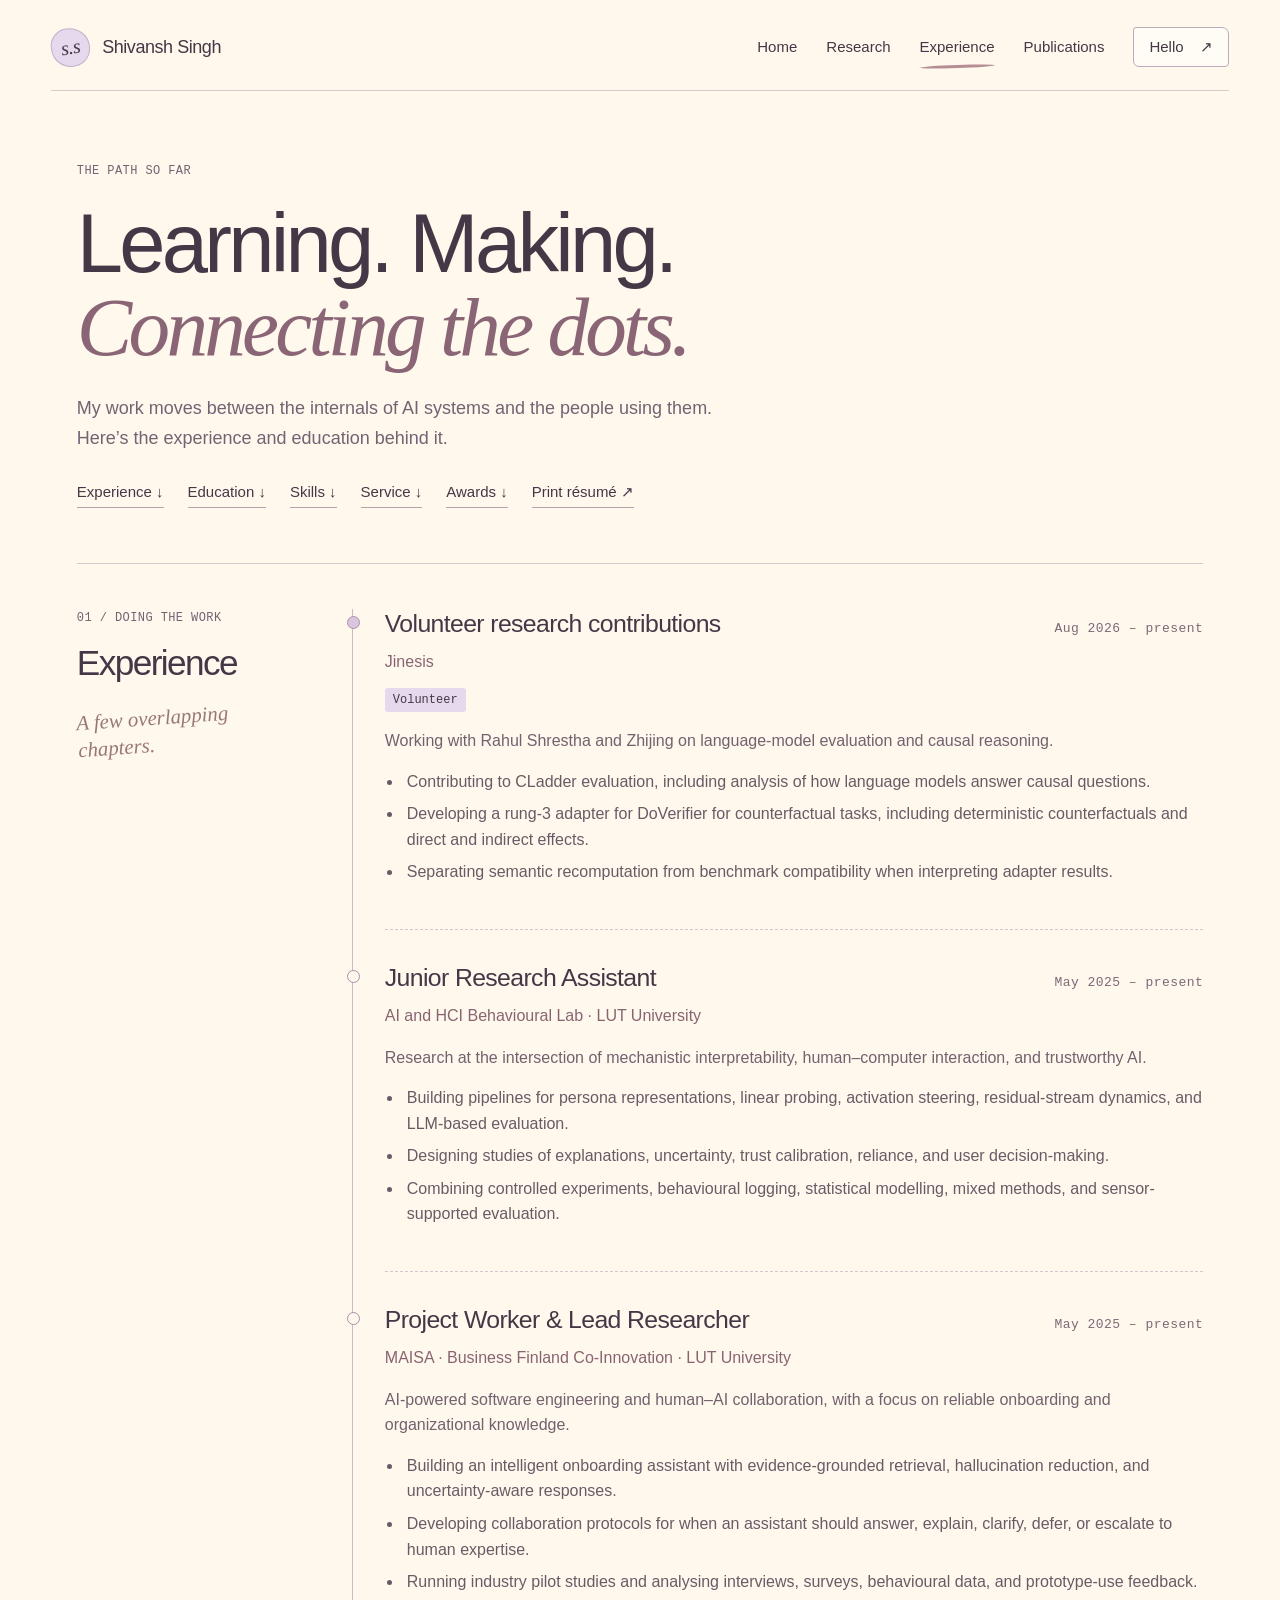
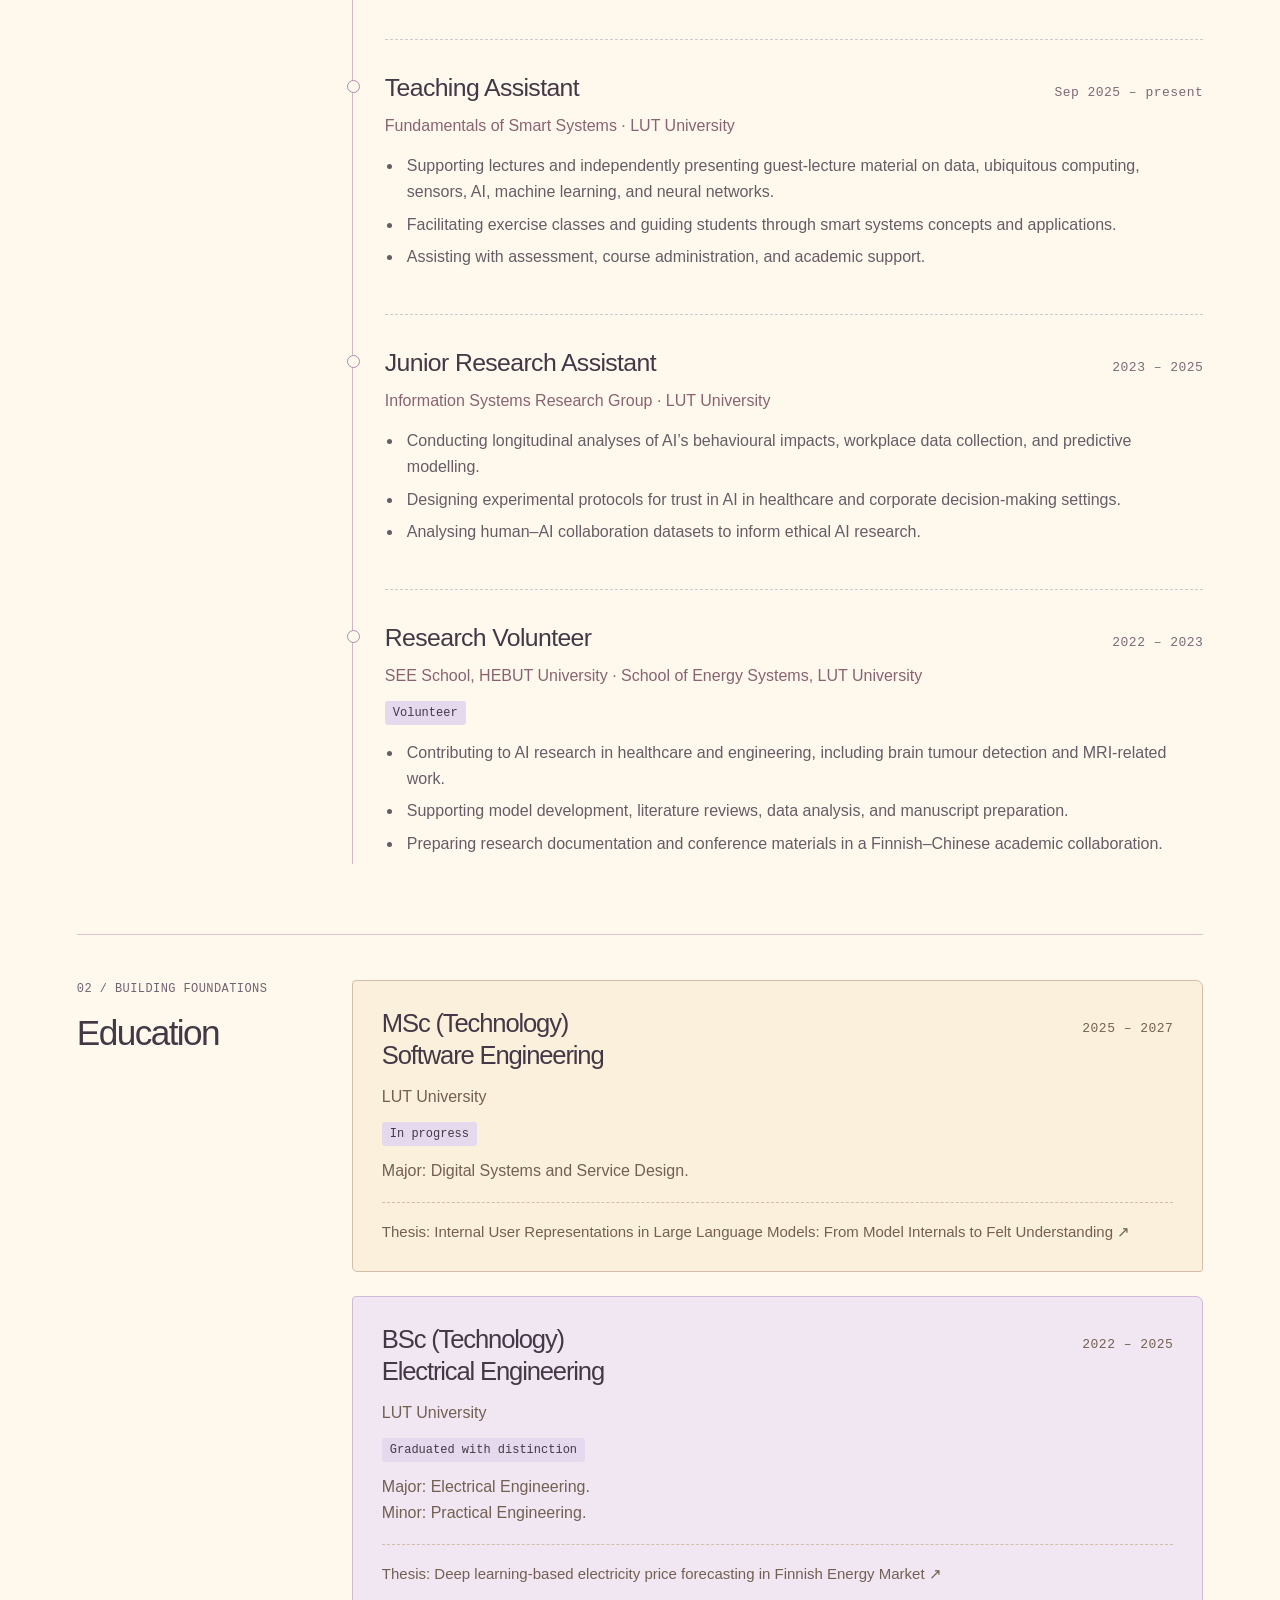
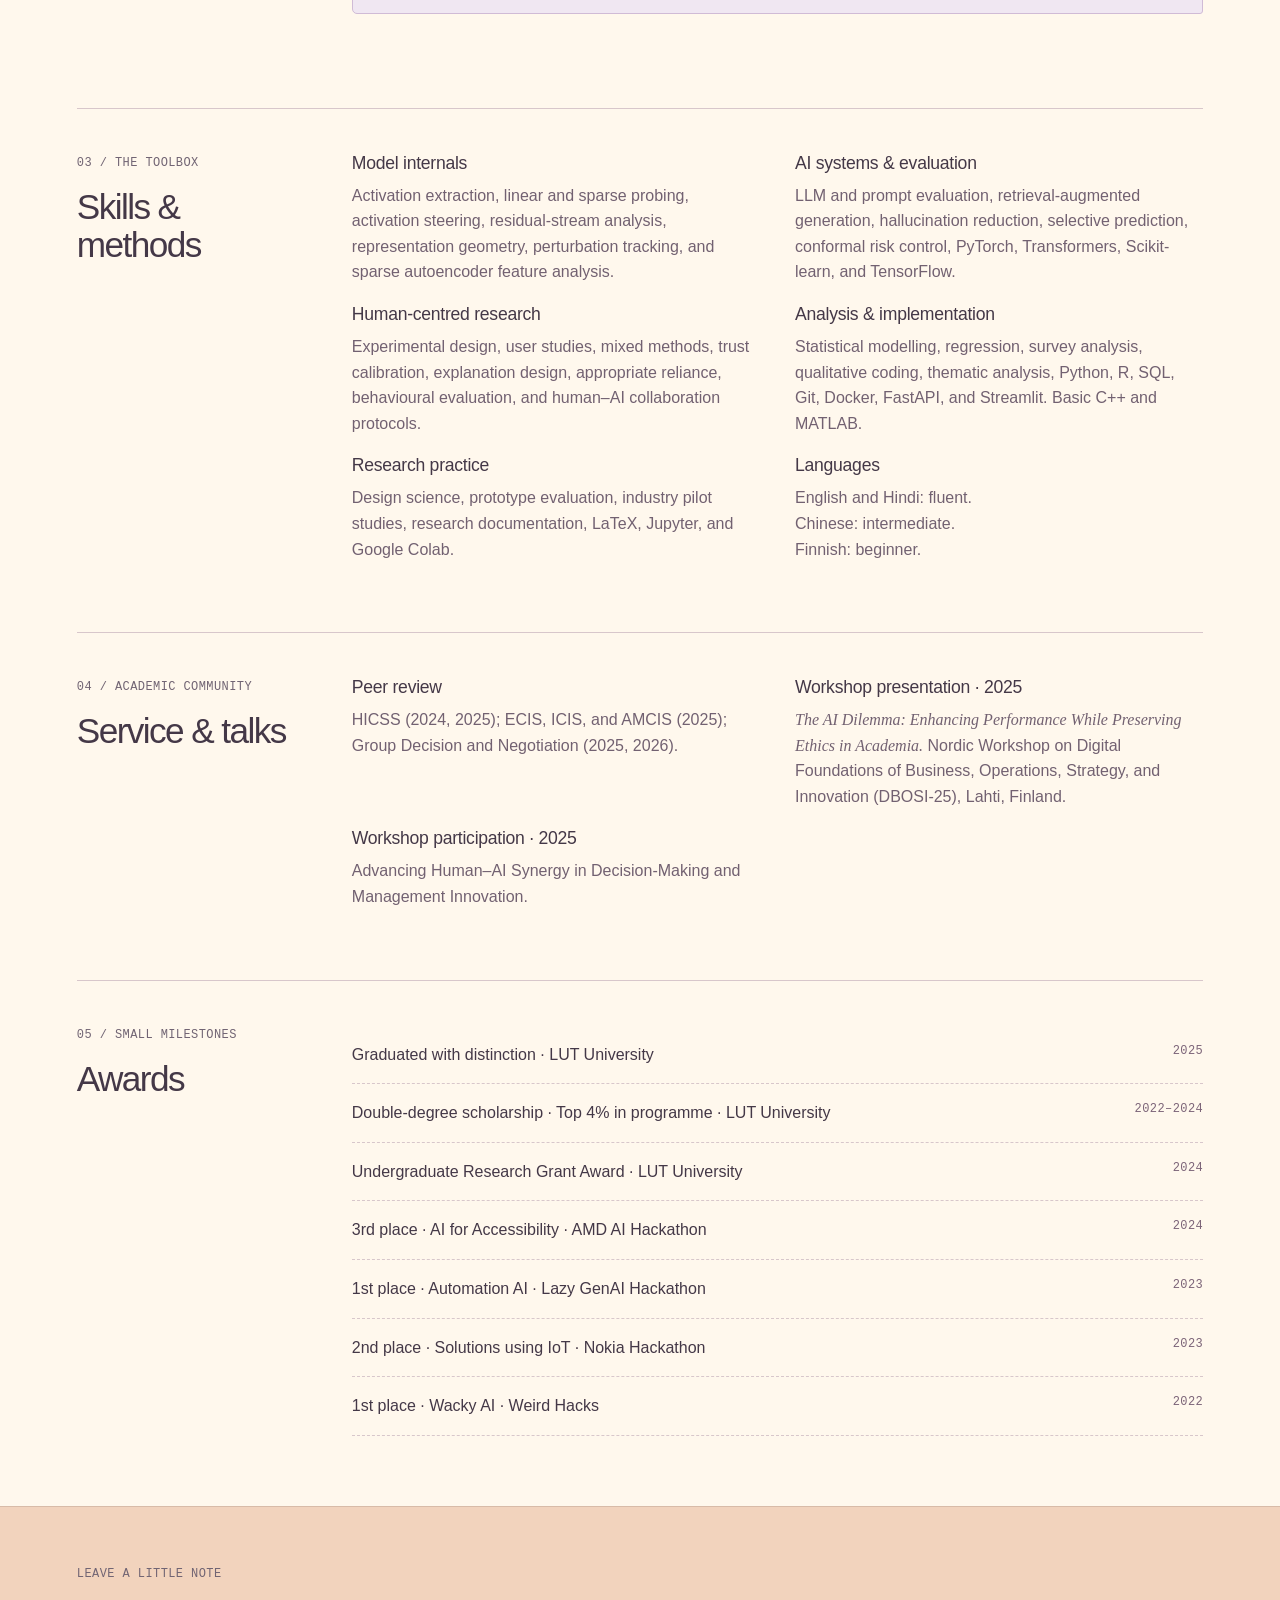
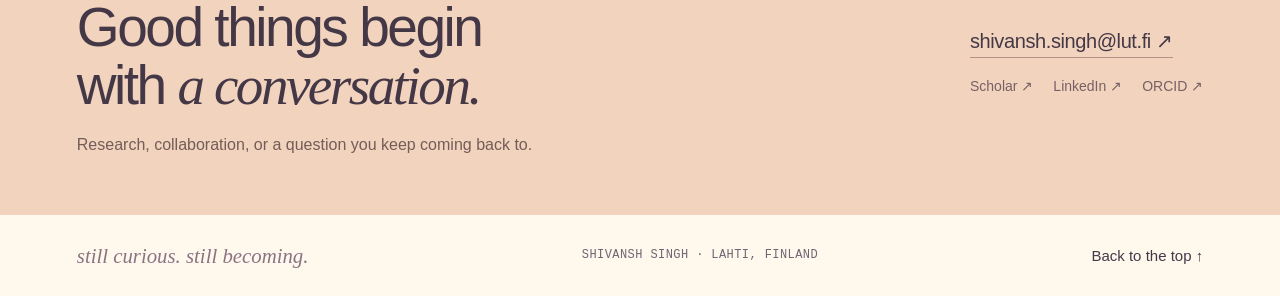
==== experience.html @ 2de2d179 "Add files via upload" ====
<!doctype html>
<html lang="en"><head><meta charset="UTF-8"><meta name="viewport" content="width=device-width, initial-scale=1"><meta name="theme-color" content="#fff8ed"><meta name="description" content="Shivansh Singh’s research, teaching, Jinesis volunteer work, education, skills, academic service, and awards."><meta property="og:title" content="Experience &amp; education · Shivansh Singh"><meta property="og:description" content="Shivansh Singh’s research, teaching, Jinesis volunteer work, education, skills, academic service, and awards."><meta property="og:type" content="website"><title>Experience &amp; education · Shivansh Singh</title><link rel="icon" href="./assets/favicon.svg" type="image/svg+xml"><link rel="preload" href="./assets/sans.woff" as="font" type="font/woff" crossorigin><link rel="preload" href="./assets/serif-italic.woff" as="font" type="font/woff" crossorigin><link rel="stylesheet" href="./style.css"><script src="./script.js" defer></script></head><body><a class="skip-link" href="#main">Skip to content</a><header class="header"><a class="wordmark" href="./index.html" aria-label="Shivansh Singh, home"><span class="monogram" aria-hidden="true">s.s</span><span>Shivansh Singh</span></a><nav aria-label="Main navigation"><a href="./index.html">Home</a><a href="./index.html#research">Research</a><a href="./experience.html" aria-current="page">Experience</a><a href="./publications.html">Publications</a><a class="nav-contact" href="#contact">Hello <span aria-hidden="true">↗</span></a></nav></header><main class="wrap" id="main"><section class="page-hero" id="top"><span class="eyebrow">THE PATH SO FAR</span><h1>Learning. Making.<br><em>Connecting the dots.</em></h1><p>My work moves between the internals of AI systems and the people using them. Here’s the experience and education behind it.</p><p class="print-contact">Shivansh Singh · shivansh.singh@lut.fi · Lahti, Finland</p><div class="page-subnav"><a href="#work">Experience ↓</a><a href="#education">Education ↓</a><a href="#skills">Skills ↓</a><a href="#service">Service ↓</a><a href="#awards">Awards ↓</a><button type="button" class="text-link" data-print>Print résumé ↗</button></div></section><section class="journey-layout" id="work" aria-labelledby="work-title"><aside class="journey-aside"><span class="eyebrow small-kicker">01 / DOING THE WORK</span><h2 id="work-title">Experience</h2><span class="hand">A few overlapping<br>chapters.</span></aside><div class="experience-list"><article class="experience-item" id="jinesis"><div class="role-top"><h3>Volunteer research contributions</h3><span class="mono">Aug 2026 – present</span></div><div class="organization">Jinesis</div><span class="role-tag">Volunteer</span><p>Working with Rahul Shrestha and Zhijing on language-model evaluation and causal reasoning.</p><ul><li>Contributing to CLadder evaluation, including analysis of how language models answer causal questions.</li><li>Developing a rung-3 adapter for DoVerifier for counterfactual tasks, including deterministic counterfactuals and direct and indirect effects.</li><li>Separating semantic recomputation from benchmark compatibility when interpreting adapter results.</li></ul></article><article class="experience-item" id="ai-hci"><div class="role-top"><h3>Junior Research Assistant</h3><span class="mono">May 2025 – present</span></div><div class="organization">AI and HCI Behavioural Lab · LUT University</div><p>Research at the intersection of mechanistic interpretability, human–computer interaction, and trustworthy AI.</p><ul><li>Building pipelines for persona representations, linear probing, activation steering, residual-stream dynamics, and LLM-based evaluation.</li><li>Designing studies of explanations, uncertainty, trust calibration, reliance, and user decision-making.</li><li>Combining controlled experiments, behavioural logging, statistical modelling, mixed methods, and sensor-supported evaluation.</li></ul></article><article class="experience-item" id="maisa"><div class="role-top"><h3>Project Worker &amp; Lead Researcher</h3><span class="mono">May 2025 – present</span></div><div class="organization">MAISA · Business Finland Co-Innovation · LUT University</div><p>AI-powered software engineering and human–AI collaboration, with a focus on reliable onboarding and organizational knowledge.</p><ul><li>Building an intelligent onboarding assistant with evidence-grounded retrieval, hallucination reduction, and uncertainty-aware responses.</li><li>Developing collaboration protocols for when an assistant should answer, explain, clarify, defer, or escalate to human expertise.</li><li>Running industry pilot studies and analysing interviews, surveys, behavioural data, and prototype-use feedback.</li></ul></article><article class="experience-item" id="teaching"><div class="role-top"><h3>Teaching Assistant</h3><span class="mono">Sep 2025 – present</span></div><div class="organization">Fundamentals of Smart Systems · LUT University</div><ul><li>Supporting lectures and independently presenting guest-lecture material on data, ubiquitous computing, sensors, AI, machine learning, and neural networks.</li><li>Facilitating exercise classes and guiding students through smart systems concepts and applications.</li><li>Assisting with assessment, course administration, and academic support.</li></ul></article><article class="experience-item" id="information-systems"><div class="role-top"><h3>Junior Research Assistant</h3><span class="mono">2023 – 2025</span></div><div class="organization">Information Systems Research Group · LUT University</div><ul><li>Conducting longitudinal analyses of AI’s behavioural impacts, workplace data collection, and predictive modelling.</li><li>Designing experimental protocols for trust in AI in healthcare and corporate decision-making settings.</li><li>Analysing human–AI collaboration datasets to inform ethical AI research.</li></ul></article><article class="experience-item" id="research-volunteer"><div class="role-top"><h3>Research Volunteer</h3><span class="mono">2022 – 2023</span></div><div class="organization">SEE School, HEBUT University · School of Energy Systems, LUT University</div><span class="role-tag">Volunteer</span><ul><li>Contributing to AI research in healthcare and engineering, including brain tumour detection and MRI-related work.</li><li>Supporting model development, literature reviews, data analysis, and manuscript preparation.</li><li>Preparing research documentation and conference materials in a Finnish–Chinese academic collaboration.</li></ul></article></div></section>
<section class="journey-layout" id="education" aria-labelledby="education-title"><aside class="journey-aside"><span class="eyebrow small-kicker">02 / BUILDING FOUNDATIONS</span><h2 id="education-title">Education</h2></aside><div><article class="education-card"><div class="role-top"><h3>MSc (Technology)<br>Software Engineering</h3><span class="mono">2025 – 2027</span></div><p>LUT University</p><span class="role-tag">In progress</span><p>Major: Digital Systems and Service Design.</p><p class="course-list">Thesis: <a href="./publications.html#understood">Internal User Representations in Large Language Models: From Model Internals to Felt Understanding ↗</a></p></article><article class="education-card"><div class="role-top"><h3>BSc (Technology)<br>Electrical Engineering</h3><span class="mono">2022 – 2025</span></div><p>LUT University</p><span class="role-tag">Graduated with distinction</span><p>Major: Electrical Engineering.<br>Minor: Practical Engineering.</p><p class="course-list">Thesis: <a href="./publications.html#electricity">Deep learning-based electricity price forecasting in Finnish Energy Market ↗</a></p></article></div></section>
<section class="journey-layout" id="skills" aria-labelledby="skills-title"><aside class="journey-aside"><span class="eyebrow small-kicker">03 / THE TOOLBOX</span><h2 id="skills-title">Skills & methods</h2></aside><div class="skills-grid"><div><h3>Model internals</h3><p>Activation extraction, linear and sparse probing, activation steering, residual-stream analysis, representation geometry, perturbation tracking, and sparse autoencoder feature analysis.</p></div><div><h3>AI systems & evaluation</h3><p>LLM and prompt evaluation, retrieval-augmented generation, hallucination reduction, selective prediction, conformal risk control, PyTorch, Transformers, Scikit-learn, and TensorFlow.</p></div><div><h3>Human-centred research</h3><p>Experimental design, user studies, mixed methods, trust calibration, explanation design, appropriate reliance, behavioural evaluation, and human–AI collaboration protocols.</p></div><div><h3>Analysis & implementation</h3><p>Statistical modelling, regression, survey analysis, qualitative coding, thematic analysis, Python, R, SQL, Git, Docker, FastAPI, and Streamlit. Basic C++ and MATLAB.</p></div><div><h3>Research practice</h3><p>Design science, prototype evaluation, industry pilot studies, research documentation, LaTeX, Jupyter, and Google Colab.</p></div><div><h3>Languages</h3><p>English and Hindi: fluent.<br>Chinese: intermediate.<br>Finnish: beginner.</p></div></div></section>
<section class="journey-layout" id="service" aria-labelledby="service-title"><aside class="journey-aside"><span class="eyebrow small-kicker">04 / ACADEMIC COMMUNITY</span><h2 id="service-title">Service & talks</h2></aside><div class="skills-grid"><div><h3>Peer review</h3><p>HICSS (2024, 2025); ECIS, ICIS, and AMCIS (2025); Group Decision and Negotiation (2025, 2026).</p></div><div><h3>Workshop presentation · 2025</h3><p><em>The AI Dilemma: Enhancing Performance While Preserving Ethics in Academia.</em> Nordic Workshop on Digital Foundations of Business, Operations, Strategy, and Innovation (DBOSI-25), Lahti, Finland.</p></div><div><h3>Workshop participation · 2025</h3><p>Advancing Human–AI Synergy in Decision-Making and Management Innovation.</p></div></div></section>
<section class="journey-layout" id="awards" aria-labelledby="awards-title"><aside class="journey-aside"><span class="eyebrow small-kicker">05 / SMALL MILESTONES</span><h2 id="awards-title">Awards</h2></aside><ul class="award-list"><li><span>Graduated with distinction · LUT University</span><span class="mono">2025</span></li><li><span>Double-degree scholarship · Top 4% in programme · LUT University</span><span class="mono">2022–2024</span></li><li><span>Undergraduate Research Grant Award · LUT University</span><span class="mono">2024</span></li><li><span>3rd place · AI for Accessibility · AMD AI Hackathon</span><span class="mono">2024</span></li><li><span>1st place · Automation AI · Lazy GenAI Hackathon</span><span class="mono">2023</span></li><li><span>2nd place · Solutions using IoT · Nokia Hackathon</span><span class="mono">2023</span></li><li><span>1st place · Wacky AI · Weird Hacks</span><span class="mono">2022</span></li></ul></section></main><section class="contact" id="contact" aria-labelledby="contact-title"><div class="wrap contact-layout"><div><span class="eyebrow small-kicker">LEAVE A LITTLE NOTE</span><h2 id="contact-title">Good things begin<br>with <em>a conversation.</em></h2><p>Research, collaboration, or a question you keep coming back to.</p></div><div class="contact-links"><a class="email" href="mailto:shivansh.singh@lut.fi">shivansh.singh@lut.fi ↗</a><div class="socials"><a href="https://scholar.google.com/citations?user=xhvuuJwAAAAJ" target="_blank" rel="noopener noreferrer">Scholar ↗</a><a href="https://www.linkedin.com/in/shivanshsingh17/" target="_blank" rel="noopener noreferrer">LinkedIn ↗</a><a href="https://orcid.org/0009-0004-0661-0608" target="_blank" rel="noopener noreferrer">ORCID ↗</a></div></div></div></section><footer class="wrap footer"><span class="hand">still curious. still becoming.</span><span class="mono">SHIVANSH SINGH · LAHTI, FINLAND</span><a href="#top">Back to the top ↑</a></footer></body></html>
---- style.css ----
@font-face{font-family:Human;src:url('./assets/sans.woff') format('woff');font-display:swap;font-weight:400 700}
@font-face{font-family:Thought;src:url('./assets/serif-italic.woff') format('woff');font-display:swap;font-style:italic}
@font-face{font-family:Signal;src:url('./assets/mono.woff') format('woff');font-display:swap}
:root{--paper:#fff8ed;--paper-deep:#f5ecdf;--ink:#443847;--muted:#716473;--line:#d8c7cb;--lavender:#e5daed;--lavender-deep:#735477;--peach:#f2d3bd;--pink:#f5dfdd;--butter:#f4e4ad;--sage:#dce3ce;--white:#fffcf5;--serif:Thought,Georgia,serif;--sans:Human,Arial,sans-serif;--mono:Signal,'Courier New',monospace;color-scheme:light}
*{box-sizing:border-box}html{scroll-behavior:smooth;scroll-padding-top:25px}body{margin:0;font:1rem/1.6 var(--sans);color:var(--ink);background:var(--paper);-webkit-font-smoothing:antialiased}a{color:inherit;text-decoration:none}button,input,select{font:inherit}button{color:inherit;cursor:pointer;background:none;border:0}button,a{touch-action:manipulation;-webkit-tap-highlight-color:transparent}a,button{transition:color .2s,background .2s,border-color .2s,transform .2s}a:hover{color:var(--lavender-deep)}a:focus-visible,button:focus-visible,input:focus-visible,summary:focus-visible{outline:2px solid var(--lavender-deep);outline-offset:5px}h1,h2,h3,h4,p{margin:0}h1,h2,h3,h4{font-weight:400}h1,h2,h3{letter-spacing:-.045em;line-height:1.08}em,.hand{font-family:var(--serif);font-style:italic;font-weight:400}::selection{background:var(--butter);color:var(--ink)}[hidden]{display:none!important}.mono,.eyebrow{font-family:var(--mono);font-size:.75rem;letter-spacing:.035em;line-height:1.6}.eyebrow{color:var(--muted)}.wrap{width:min(1260px,88%);margin-inline:auto}.section{padding-block:85px}.section-head{display:flex;justify-content:space-between;align-items:baseline;gap:30px;margin-bottom:35px}.section-head h2{font-size:clamp(2.5rem,4.5vw,4.2rem)}.section-head>p{max-width:355px;font-size:1rem;color:var(--muted)}.small-kicker{display:block;margin-bottom:15px;color:var(--muted)}.skip-link{position:fixed;top:-100px;left:20px;z-index:100;padding:10px 20px;background:var(--ink);color:var(--paper)}.skip-link:focus{top:12px}.header{width:min(1400px,92%);margin:auto;padding:27px 0 23px;border-bottom:1px solid var(--line);display:flex;justify-content:space-between;align-items:center;gap:25px}.wordmark{display:flex;align-items:center;gap:12px;font-size:1.125rem;letter-spacing:-.025em}.monogram{display:grid;place-items:center;width:39px;height:39px;background:var(--lavender);border:1px solid #c2b1c9;border-radius:46% 54% 48% 52%;font:italic 1.25rem var(--serif);transform:rotate(-9deg)}nav{display:flex;align-items:center;gap:29px;font-size:.9375rem}nav>a{position:relative;padding:4px 0}nav>a[aria-current=page]:after{content:'';position:absolute;left:0;right:0;bottom:-5px;height:3px;background:#b58d92;border-radius:50%;transform:rotate(-2deg)}.nav-contact{padding:7px 15px;border:1px solid #bdabbc;border-radius:3px 7px 4px 6px;background:var(--white)}.nav-contact span{margin-left:12px}.hero{padding:52px 0 65px;position:relative}.hero-top{display:flex;justify-content:space-between;color:var(--muted);gap:20px;margin-bottom:40px}.hero-layout{display:grid;grid-template-columns:45% 55%;align-items:center;gap:0}.hero-copy{position:relative;z-index:1;padding-bottom:25px}.hero h1{font-size:clamp(4.5rem,7.1vw,7.2rem);line-height:.98;letter-spacing:-.065em;margin:21px 0 28px}.hero h1 em{color:#8a646f;letter-spacing:-.06em;line-height:1.08}.hero-intro{max-width:430px;font-size:1.125rem;line-height:1.65}.hero-intro strong{font-weight:400;color:#895b68}.hero-links{display:flex;align-items:center;gap:25px;flex-wrap:wrap;margin-top:28px}.button{display:inline-flex;align-items:center;gap:23px;padding:12px 19px;border:1px solid var(--lavender-deep);background:var(--lavender-deep);color:var(--white);font-size:.9375rem;border-radius:4px 7px 5px 3px;line-height:1.4}.button:hover{background:#5c4161;color:white;transform:translateY(-2px)}.button.secondary{background:transparent;color:var(--ink);border-color:#b9a6b7}.button.secondary:hover{background:var(--lavender)}.text-link{font-size:.9375rem;border-bottom:1px solid #b7a1ad;padding:4px 0;display:inline-flex;align-items:center;gap:18px}.hero-art{margin:0;position:relative;min-width:0;padding:15px 0 28px 25px}.art-frame{position:relative;transform:rotate(1.4deg);background:var(--peach);padding:10px;border:1px solid #c5aaa7;border-radius:3px 10px 4px 5px;box-shadow:5px 7px 0 #e6d8cd}.art-frame:before{content:'';position:absolute;top:-14px;left:39%;height:31px;width:112px;background:#eddfbcb8;transform:rotate(-5deg);z-index:2}.art-frame img{display:block;width:100%;height:440px;object-fit:cover;object-position:center;border:1px solid #d3b6b0}.art-caption{display:flex;justify-content:space-between;gap:20px;align-items:center;padding:14px 0 0 7px;transform:rotate(1.4deg)}.art-caption .hand{font-size:1.4rem;color:#836879}.art-caption .mono{font-size:.75rem;color:var(--muted)}.hero-footnote{border-top:1px dashed #cbb8bd;display:flex;justify-content:space-between;gap:30px;padding-top:23px;margin-top:45px;color:var(--muted)}.hero-footnote>p:first-child{font-size:.9375rem}.hero-footnote>p:last-child{font-family:var(--serif);font-style:italic;font-size:1.25rem}.research-section{background:var(--lavender);border-block:1px solid #d1bedb;position:relative}.research-section .section-head{align-items:end}.research-section .section-head h2 em{color:#8b687f}.research-section .section-head>p{color:#65556b}.explorer{display:grid;grid-template-columns:35% 65%;border:1px solid #b6a0bb;background:var(--white);box-shadow:5px 6px 0 #c8b6d2;border-radius:4px 7px 6px 4px;overflow:hidden}.question-nav{padding:26px 22px;background:#eee4f2;border-right:1px solid #c8b7cd}.question-nav>.mono{color:var(--muted);margin-bottom:20px}.question-button{display:flex;align-items:flex-start;gap:14px;text-align:left;width:100%;padding:19px 13px;border:1px solid transparent;border-bottom-color:#d5c5d9;font-size:1rem;line-height:1.4}.question-button .q-number{font-family:var(--mono);font-size:.875rem;margin-top:1px;min-width:25px;color:#8a6c93}.question-button[aria-pressed=true]{border:1px solid #ad8fb7;background:var(--white);box-shadow:3px 3px 0 #d5c4dd;border-radius:3px 6px 3px 5px}.question-button:hover{background:#fcf5fc}.question-button small{display:block;color:#766080;font-size:.8125rem;line-height:1.5;margin-top:6px}.explorer-note{font:italic 1.25rem/1.3 var(--serif);padding:30px 13px 6px;color:#8e708a;transform:rotate(-3deg)}.research-panel{padding:32px 36px}.panel-top{display:flex;justify-content:space-between;align-items:center;gap:20px;margin-bottom:20px}.panel-top .mono{font-size:.75rem;color:var(--muted)}.status{display:inline-block;padding:4px 9px;border-radius:3px;background:var(--butter);font: .75rem/1.5 var(--mono);color:#62573c}.status.published{background:var(--sage);color:#4f6345}.status.review{background:var(--pink);color:#815e65}.research-panel h3{font-size:clamp(1.75rem,2.5vw,2.5rem);line-height:1.12;max-width:560px}.panel-summary{font-size:1.0625rem;color:#67596c;line-height:1.65;margin-top:18px}.evidence{margin-top:26px;background:#f7f1e7;border:1px solid #dfcfba;padding:22px}.evidence-label{color:#76654f;font-size:.75rem}.evidence h4{font-size:1.15rem;letter-spacing:-.015em;line-height:1.4;margin-top:10px}.bars{margin-top:22px;display:grid;gap:14px}.bar-row{display:grid;grid-template-columns:110px 1fr 42px;gap:12px;align-items:center;font-size:.875rem}.bar-track{height:14px;background:#e7dfd2;border-radius:2px}.bar-fill{height:100%;background:#c9b2d0;border-right:1px solid #9f7baf}.bar-fill.prompt{background:#c5cda7;border-color:#8f9e72}.bar-value{font-family:var(--mono);font-size:.875rem;text-align:right}.axis-note{text-align:right;font-size:.75rem;color:#76664e;margin-top:10px}.evidence-note{font-size:.9375rem;line-height:1.6;margin-top:17px;color:#655541}.limits{padding:17px 0 0;font-size:.9375rem;color:#726179;line-height:1.6}.limits strong{font-weight:400;color:var(--ink)}.related-work{border-top:1px dashed #d1bfd6;margin-top:23px;padding-top:20px;display:grid;gap:9px}.related-work>.mono{color:var(--muted);margin-bottom:5px}.related-work>a{display:flex;justify-content:space-between;gap:18px;font-size:.9375rem;line-height:1.5}.related-work>a span{color:#91759b;flex-shrink:0}.finding-number{font:italic 3.5rem/1 var(--serif);color:#8a6766;margin:15px 0 4px}.finding-caption{font-size:.875rem;color:#786953}.evidence-grid{display:grid;grid-template-columns:1fr 1fr;gap:24px;margin-top:16px}.evidence-grid h4{font-size:1rem}.evidence-grid p{font-size:.9375rem;color:#736151;margin-top:10px}.evidence-grid>div+div{border-left:1px solid #dacbb7;padding-left:24px}.project-grid{display:grid;grid-template-columns:1fr 1fr;gap:27px}.project-card{padding:30px;position:relative;background:var(--peach);border:1px solid #d1b6a6;border-radius:4px 8px 5px 3px;display:flex;flex-direction:column}.project-card:nth-child(2){background:var(--sage);border-color:#bec5ad}.project-card .eyebrow{color:#735e55}.project-card h3{font-size:2rem;margin-top:23px}.project-card>p{color:#695c54;line-height:1.65;margin-top:18px}.project-card .text-link{align-self:flex-start;margin-top:25px}.project-card .card-foot{margin-top:auto;padding-top:23px;font-size:.75rem;color:#78624d}.about-strip{display:grid;grid-template-columns:1fr 1.2fr;gap:12%;border-top:1px solid var(--line);padding-top:60px;margin-top:65px}.about-strip h2{font-size:3.2rem}.about-strip>div>p{font-size:1.0625rem;line-height:1.7}.about-strip .text-link{margin-top:20px}.page-hero{padding:65px 0 55px}.page-hero h1{font-size:clamp(3.5rem,6.5vw,6rem);margin:20px 0 25px;line-height:1}.page-hero h1 em{color:#8a6576}.page-hero>p{max-width:650px;font-size:1.125rem;line-height:1.65;color:var(--muted)}.page-subnav{display:flex;flex-wrap:wrap;gap:24px;margin-top:27px;font-size:.9375rem}.page-subnav a{border-bottom:1px solid #b8a2ad;padding-bottom:3px}.journey-layout{display:grid;grid-template-columns:210px 1fr;gap:65px;padding-block:45px 70px;border-top:1px solid var(--line)}.journey-aside h2{font-size:2.2rem}.journey-aside .hand{font-size:1.3rem;line-height:1.3;display:block;margin-top:20px;color:#997777;transform:rotate(-4deg)}.experience-list{position:relative;border-left:1px solid #ceb9c2;padding-left:32px}.experience-item{padding-bottom:37px;margin-bottom:33px;border-bottom:1px dashed #d7c6ce;position:relative}.experience-item:before{content:'';position:absolute;width:11px;height:11px;border:1px solid #ae8eaa;left:-38px;top:7px;border-radius:50%;background:var(--paper)}.experience-item:first-child:before{background:#d9c5df}.experience-item:last-child{margin-bottom:0;padding-bottom:0;border:0}.role-top{display:flex;justify-content:space-between;gap:25px;align-items:baseline}.role-top>.mono{font-size:.8125rem;color:#7d6977;white-space:nowrap}.experience-item h3{font-size:1.55rem;line-height:1.25;letter-spacing:-.025em}.organization{font-size:1rem;color:#886472;margin-top:9px}.experience-item>p{font-size:1rem;color:#72616e;margin-top:16px}.experience-item ul{padding-left:18px;margin:15px 0 0;color:#675c66;font-size:1rem}.experience-item li{padding-left:4px;margin:7px 0}.role-tag{display:inline-block;font:.75rem var(--mono);padding:5px 8px;background:var(--lavender);margin-top:13px;border-radius:3px}.education-card{border:1px solid #d4bfab;background:#faf0db;padding:27px 29px;border-radius:4px 7px 3px 5px;margin-bottom:24px}.education-card:nth-child(2){background:#f0e7f2;border-color:#d0bbd6}.education-card h3{font-size:1.6rem;line-height:1.25}.education-card .role-top>.mono{color:#746051}.education-card p{font-size:1rem;color:#736053;margin-top:12px}.education-card .course-list{font-size:.9375rem;margin-top:18px;padding-top:17px;border-top:1px dashed #d2bfaa}.skills-grid{display:grid;grid-template-columns:1fr 1fr;gap:20px 35px}.skills-grid h3{font-size:1.1rem;letter-spacing:-.015em}.skills-grid p{color:#726171;font-size:1rem;margin-top:10px}.award-list{padding:0;margin:0;list-style:none}.award-list li{display:flex;justify-content:space-between;gap:30px;border-bottom:1px dashed var(--line);padding:16px 0;font-size:1rem}.award-list .mono{white-space:nowrap;color:#7c6478}.publications-toolbar{display:flex;justify-content:space-between;gap:25px;align-items:center;border-top:1px solid var(--line);border-bottom:1px solid var(--line);padding:20px 0;margin-bottom:10px}.filters{display:flex;gap:9px;flex-wrap:wrap}.filter{font-size:.875rem;padding:7px 12px;border:1px solid transparent;border-radius:4px;background:transparent}.filter[aria-pressed=true]{border-color:#b998bf;background:var(--lavender)}.filter:hover{background:#f0e5f1}.filter-count{color:var(--muted);font:.75rem var(--mono);white-space:nowrap}.publication{display:grid;grid-template-columns:55px 1fr;gap:25px;padding:34px 0;border-bottom:1px solid var(--line);scroll-margin-top:30px}.pub-year{font:.875rem var(--mono);color:#8a6c79;padding-top:3px}.pub-meta{display:flex;align-items:center;gap:12px;flex-wrap:wrap;margin-bottom:12px}.pub-meta>.mono{color:#796775;font-size:.75rem}.publication h2{font-size:1.65rem;line-height:1.25;letter-spacing:-.025em;max-width:940px}.pub-authors{font-size:.9375rem;color:#766273;margin-top:12px}.pub-venue{font-size:.9375rem;color:#897273;margin-top:4px}.publication details{margin-top:17px}.publication summary{font-size:.9375rem;cursor:pointer;width:fit-content;border-bottom:1px solid #bca0b1}.publication summary:hover{color:#8c6598}.publication details p{font-size:1rem;line-height:1.7;color:#716174;max-width:820px;margin-top:14px}.pub-links{display:flex;gap:20px;flex-wrap:wrap;margin-top:17px}.pub-links a{font-size:.875rem;border-bottom:1px solid #b4a0b5;padding-bottom:2px}.pub-context{padding:24px;background:var(--pink);border:1px solid #dbc0c1;font-size:.9375rem;line-height:1.6;margin:30px 0 0;border-radius:4px}.pub-group-heading{display:flex;justify-content:space-between;gap:25px;align-items:baseline;margin-top:50px;padding-bottom:15px;border-bottom:1px solid #c8b1ca}.pub-group-heading h2{font-size:1.85rem}.pub-group-heading>.mono{color:var(--muted)}.contact{background:var(--peach);border-top:1px solid #d8bba8;padding:58px 0}.contact-layout{display:flex;justify-content:space-between;align-items:center;gap:40px}.contact h2{font-size:clamp(2.6rem,4.3vw,4rem);line-height:1.05}.contact p{color:#725d58;font-size:1rem;margin-top:17px}.contact-links{display:grid;gap:17px;justify-items:start;flex-shrink:0}.contact-links .email{font-size:1.25rem;letter-spacing:-.02em;border-bottom:1px solid #b49087}.contact-links .socials{display:flex;gap:20px;font-size:.875rem;color:#786166}.footer{display:flex;justify-content:space-between;align-items:center;gap:25px;padding:24px 0}.footer .hand{font-size:1.3rem;color:#8c7383}.footer .mono{color:var(--muted);font-size:.75rem}.footer>a{font-size:.9375rem}.no-js{padding:20px;border:1px dashed var(--line);font-size:1rem;margin:20px 0}.research-panel:focus{outline:none}.scroll-target{scroll-margin-top:30px}
@media(max-width:1100px){nav{gap:19px;font-size:.875rem}.header{width:90%}.hero h1{font-size:7.8vw}.hero-layout{grid-template-columns:46% 54%}.art-frame img{height:390px}.hero-art{padding-left:18px}.hero-intro{font-size:1.0625rem;padding-right:12px}.art-caption .hand{font-size:1.15rem}.art-caption .mono{font-size:.75rem}.hero-links{gap:18px}.explorer{grid-template-columns:36% 64%}.question-nav{padding:25px 15px}.question-button{padding:17px 10px;gap:10px}.research-panel{padding:28px}.journey-layout{grid-template-columns:165px 1fr;gap:35px}.role-top{display:block}.role-top>.mono{display:block;margin-top:10px}.about-strip{gap:8%}.footer .hand{font-size:1.15rem}}
@media(max-width:760px){.wrap{width:88%}.header{width:88%;padding:20px 0;flex-wrap:wrap;gap:19px}.wordmark{font-size:1.0625rem}.monogram{width:34px;height:34px}.header nav{width:100%;gap:0;justify-content:space-between;font-size:.875rem}.nav-contact{padding:4px 9px!important}.nav-contact span{margin-left:6px}.header nav>a[aria-current=page]:after{bottom:-4px}.hero{padding:27px 0 40px}.hero-top{font-size:.75rem;margin-bottom:34px;gap:20px}.hero-top>span:last-child{text-align:right}.hero-layout{grid-template-columns:1fr}.hero-copy{padding-bottom:20px}.hero h1{font-size:clamp(4.3rem,13.4vw,6.7rem);margin:20px 0 23px}.hero-intro{font-size:1.0625rem;max-width:520px;padding-right:0}.hero-links{gap:21px;margin-top:23px}.button{font-size:.875rem;padding:11px 15px;gap:17px}.text-link{font-size:.875rem}.hero-art{padding:25px 0 15px;margin-top:10px}.art-frame img{height:clamp(285px,73vw,440px)}.art-frame{transform:rotate(1deg);padding:8px}.art-caption{padding:14px 0 0;gap:15px}.art-caption .hand{font-size:1.25rem}.art-caption .mono{max-width:125px;text-align:right}.hero-footnote{margin-top:26px;padding-top:20px;display:block}.hero-footnote>p:last-child{margin-top:8px;font-size:1.15rem}.hero-footnote>p:first-child{font-size:.875rem}.section{padding-block:55px}.section-head{display:block;margin-bottom:30px}.section-head h2{font-size:clamp(2.8rem,9vw,4.1rem)}.section-head>p{margin-top:22px;font-size:1rem;max-width:none}.explorer{grid-template-columns:1fr}.question-nav{border-right:0;border-bottom:1px solid #c8b7cd;padding:20px 18px}.question-nav>.mono{margin-bottom:14px}.question-button{font-size:1rem;padding:14px 10px}.question-button small{display:none}.question-button .q-number{font-size:.875rem}.explorer-note{display:none}.research-panel{padding:24px 20px}.panel-top{gap:10px;align-items:start}.panel-top .mono{font-size:.75rem}.status{font-size:.75rem;white-space:nowrap}.research-panel h3{font-size:1.8rem}.panel-summary{font-size:1rem}.evidence{padding:18px 15px}.bar-row{grid-template-columns:92px 1fr 33px;font-size:.8125rem;gap:8px}.bar-value{font-size:.8125rem}.bar-track{height:12px}.evidence-note,.limits{font-size:.9375rem}.evidence-grid{gap:15px}.evidence-grid>div+div{padding-left:15px}.related-work>a{font-size:.9375rem}.project-grid{grid-template-columns:1fr;gap:20px}.project-card{padding:25px}.project-card h3{font-size:1.8rem}.about-strip{grid-template-columns:1fr;gap:24px;padding-top:40px;margin-top:40px}.about-strip h2{font-size:2.7rem}.about-strip>div>p{font-size:1rem}.page-hero{padding:40px 0}.page-hero h1{font-size:clamp(3.4rem,11vw,5rem)}.page-hero>p{font-size:1.0625rem}.page-subnav{gap:20px;font-size:.875rem}.journey-layout{grid-template-columns:1fr;gap:30px;padding:36px 0 45px}.journey-aside h2{font-size:2.2rem}.journey-aside .hand{margin-top:10px;transform:none;font-size:1.25rem}.experience-list{padding-left:23px}.experience-item:before{left:-29px}.experience-item h3{font-size:1.4rem}.experience-item{padding-bottom:29px;margin-bottom:28px}.experience-item>p,.experience-item li{font-size:.9375rem}.organization{font-size:.9375rem}.education-card{padding:24px 21px}.education-card h3{font-size:1.45rem}.education-card p{font-size:.9375rem}.education-card .course-list{font-size:.875rem}.skills-grid{grid-template-columns:1fr;gap:25px}.skills-grid p{font-size:.9375rem}.award-list li{gap:15px;font-size:.9375rem}.publications-toolbar{display:block;padding:18px 0}.filter-count{margin-top:13px}.filters{gap:6px}.filter{font-size:.8125rem;padding:6px 9px}.publication{grid-template-columns:1fr;gap:13px;padding:28px 0}.pub-year{font-size:.8125rem}.publication h2{font-size:1.5rem}.pub-authors,.pub-venue{font-size:.875rem}.publication details p{font-size:.9375rem}.pub-meta{gap:8px}.pub-meta>.mono{font-size:.75rem}.pub-group-heading{display:block;margin-top:40px}.pub-group-heading>.mono{display:block;margin-top:10px}.pub-context{padding:21px;font-size:.875rem}.contact{padding:43px 0}.contact-layout{display:block}.contact h2{font-size:2.9rem}.contact p{font-size:1rem}.contact-links{margin-top:28px;gap:15px}.contact-links .email{font-size:1.15rem;overflow-wrap:anywhere;max-width:100%}.contact-links .socials{font-size:.875rem}.footer{padding:22px 0;flex-wrap:wrap;gap:15px}.footer .mono{order:3;width:100%;font-size:.75rem}.footer .hand{font-size:1.2rem}.footer>a{margin-left:auto;font-size:.875rem}}
@media(max-width:380px){.header nav{font-size:.8125rem}.nav-contact{border:0;background:transparent;padding:4px 0!important}.nav-contact span{display:none}.hero h1{font-size:13.2vw}.hero-links{gap:17px}.hero-links .button{padding:10px 12px;gap:12px}.hero-top{font-size:.75rem}.hero-top>span:first-child{max-width:160px}.hero-top>span:last-child{max-width:95px}.research-panel{padding:22px 17px}.panel-top{flex-wrap:wrap}.bar-row{grid-template-columns:83px 1fr 29px;gap:6px}.evidence{padding:17px 12px}.evidence-grid{grid-template-columns:1fr}.evidence-grid>div+div{padding:15px 0 0;border-left:0;border-top:1px solid #dacbb7}.question-button{gap:9px}.hero-links .text-link{gap:10px}}
@media(prefers-reduced-motion:reduce){html{scroll-behavior:auto}*,*::before,*::after{animation:none!important;transition:none!important}.button:hover{transform:none}}
@media print{body{background:white;color:black}.header nav,.hero-art,.hero-links,.contact,.footer,.publications-toolbar,.question-nav{display:none}.wrap{width:100%}.section{padding-block:20px}.hero-layout,.explorer,.journey-layout{display:block}.hero h1,.page-hero h1{font-size:3rem}.research-section{background:white;border:0}.research-panel{padding:20px 0}.project-card,.education-card{background:white}.experience-item,.publication,.education-card{break-inside:avoid}.journey-aside{margin-bottom:25px}.journey-layout{padding-block:25px}.publication details{display:block}.publication details>*{display:block}.publication h2{font-size:1.2rem}.art-frame,.explorer{box-shadow:none}.hero-top{display:none}.hero{padding:25px 0}.hero-footnote{margin-top:25px}.pub-context{background:white}.project-grid{display:block}.project-card{margin-block:20px}.research-panel[hidden]{display:block!important}}

.sr-only{position:absolute;width:1px;height:1px;overflow:hidden;clip:rect(0,0,0,0);white-space:nowrap}.print-contact{display:none}.copy-citation{padding:0 0 2px;font-size:.875rem;line-height:1.6;border-bottom:1px solid #b4a0b5}.copy-citation:hover{color:var(--lavender-deep)}.citation-text{padding:15px;border:1px dashed #b49db9;font-size:.875rem;overflow-wrap:anywhere;margin-top:18px;background:#f8f0f8}.copy-notice{position:fixed;bottom:22px;left:50%;transform:translateX(-50%);background:var(--ink);color:var(--paper);padding:11px 18px;font-size:.9375rem;border-radius:4px;z-index:10;max-width:calc(100% - 30px);width:max-content;opacity:0;pointer-events:none;transition:opacity .2s}.copy-notice.visible{opacity:1}.publication-bottom{padding:30px 0 60px}.page-subnav>button{border-bottom:1px solid #b8a2ad;padding:0 0 3px;font-size:.9375rem;line-height:1.6}.pub-venue{overflow-wrap:anywhere}figure{margin:0}@media print{.print-contact{display:block!important;margin-top:15px!important}.page-subnav,.copy-citation,.copy-notice,.publication-bottom{display:none}.publication[hidden]{display:grid!important}.experience-item .role-top{display:block}.experience-item ul{font-size:.875rem}.experience-item h3{font-size:1.2rem}.role-top>.mono{font-size:.75rem;margin-top:6px}.experience-item{padding-bottom:20px;margin-bottom:20px}.role-top{display:block}.page-hero{padding:25px 0}.header{padding:12px 0}.skills-grid p{font-size:.875rem}.journey-layout{break-inside:auto}.education-card{break-inside:avoid}}

.question-nav{grid-row:1 / span 3}.research-panel{grid-column:2}@media(max-width:760px){.question-nav{grid-column:1;grid-row:auto}.research-panel{grid-column:1}}

.pub-description{max-width:820px;margin-top:22px}.pub-description p{font-size:1rem;line-height:1.75;color:#675b69}.pub-description p+p{margin-top:15px}@media(max-width:760px){.pub-description{margin-top:19px}.pub-description p{font-size:.9375rem;line-height:1.7}}@media print{.pub-description p{font-size:.875rem}}
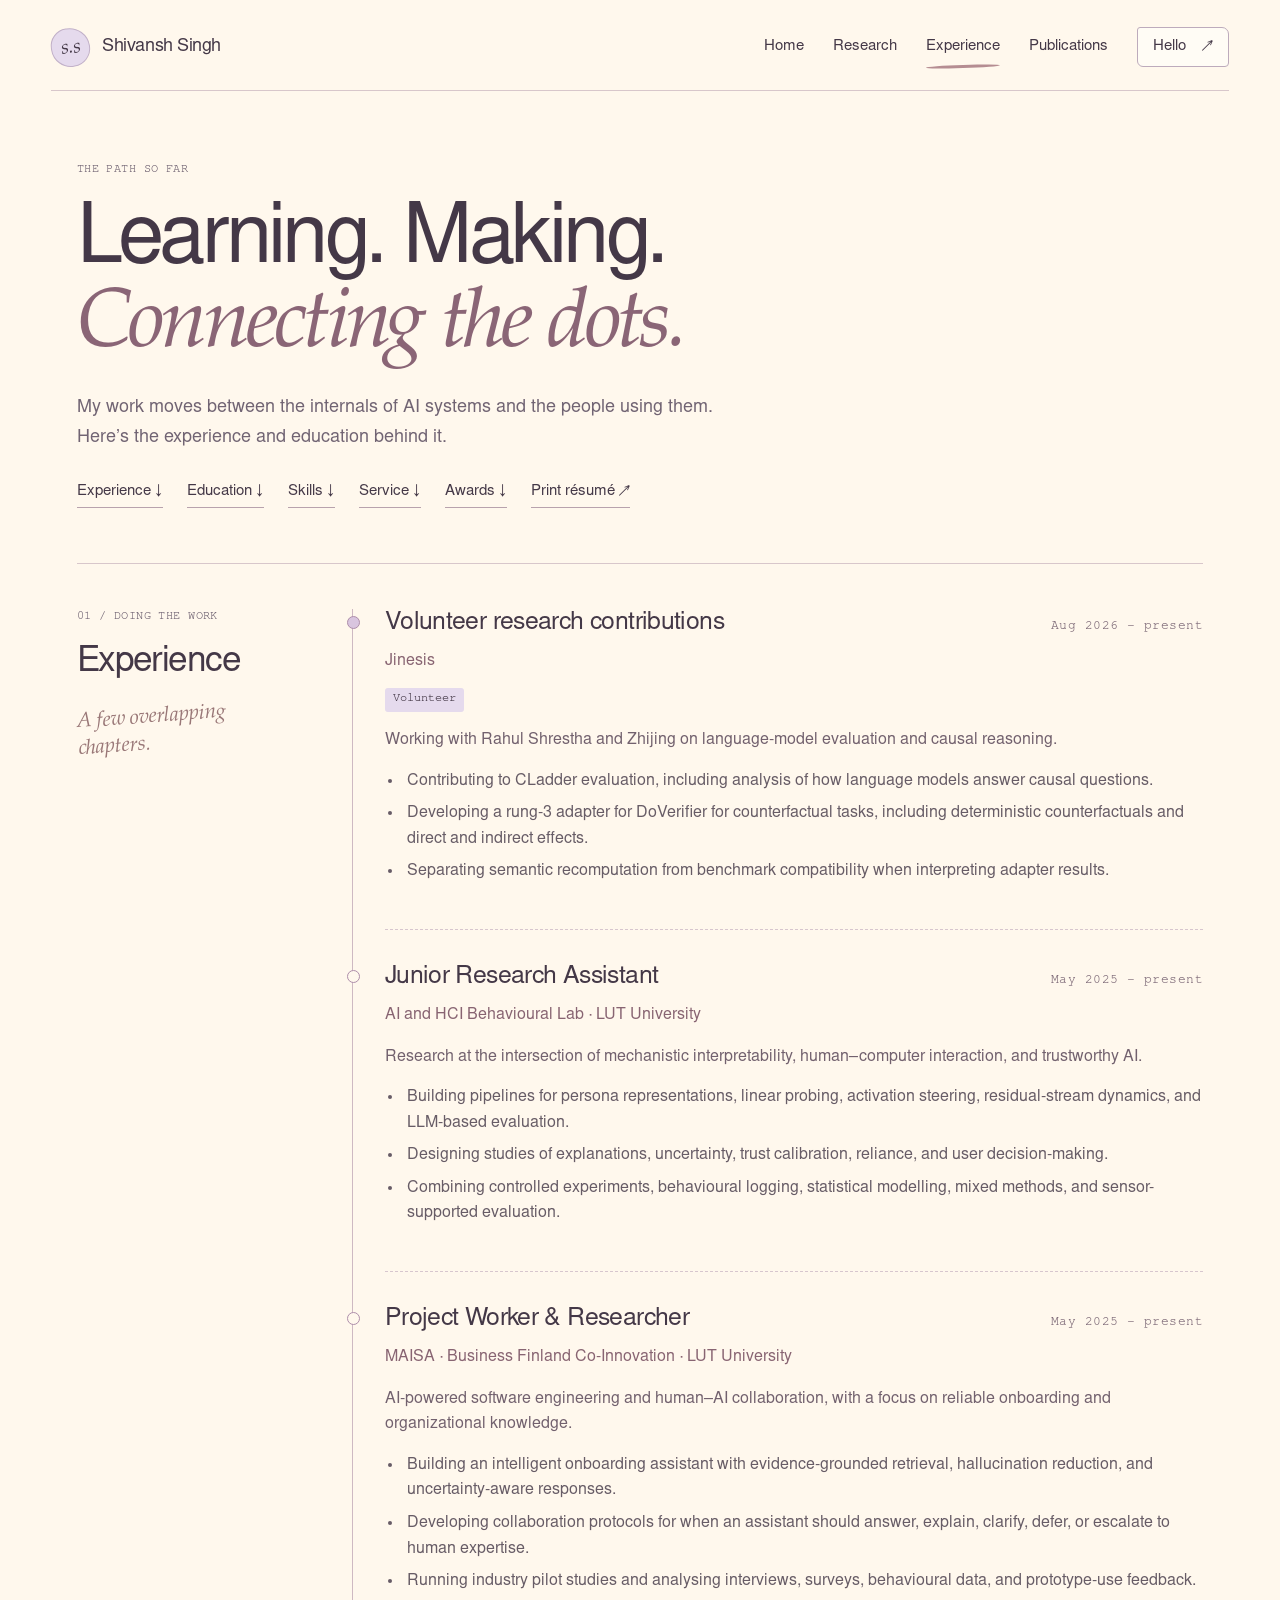
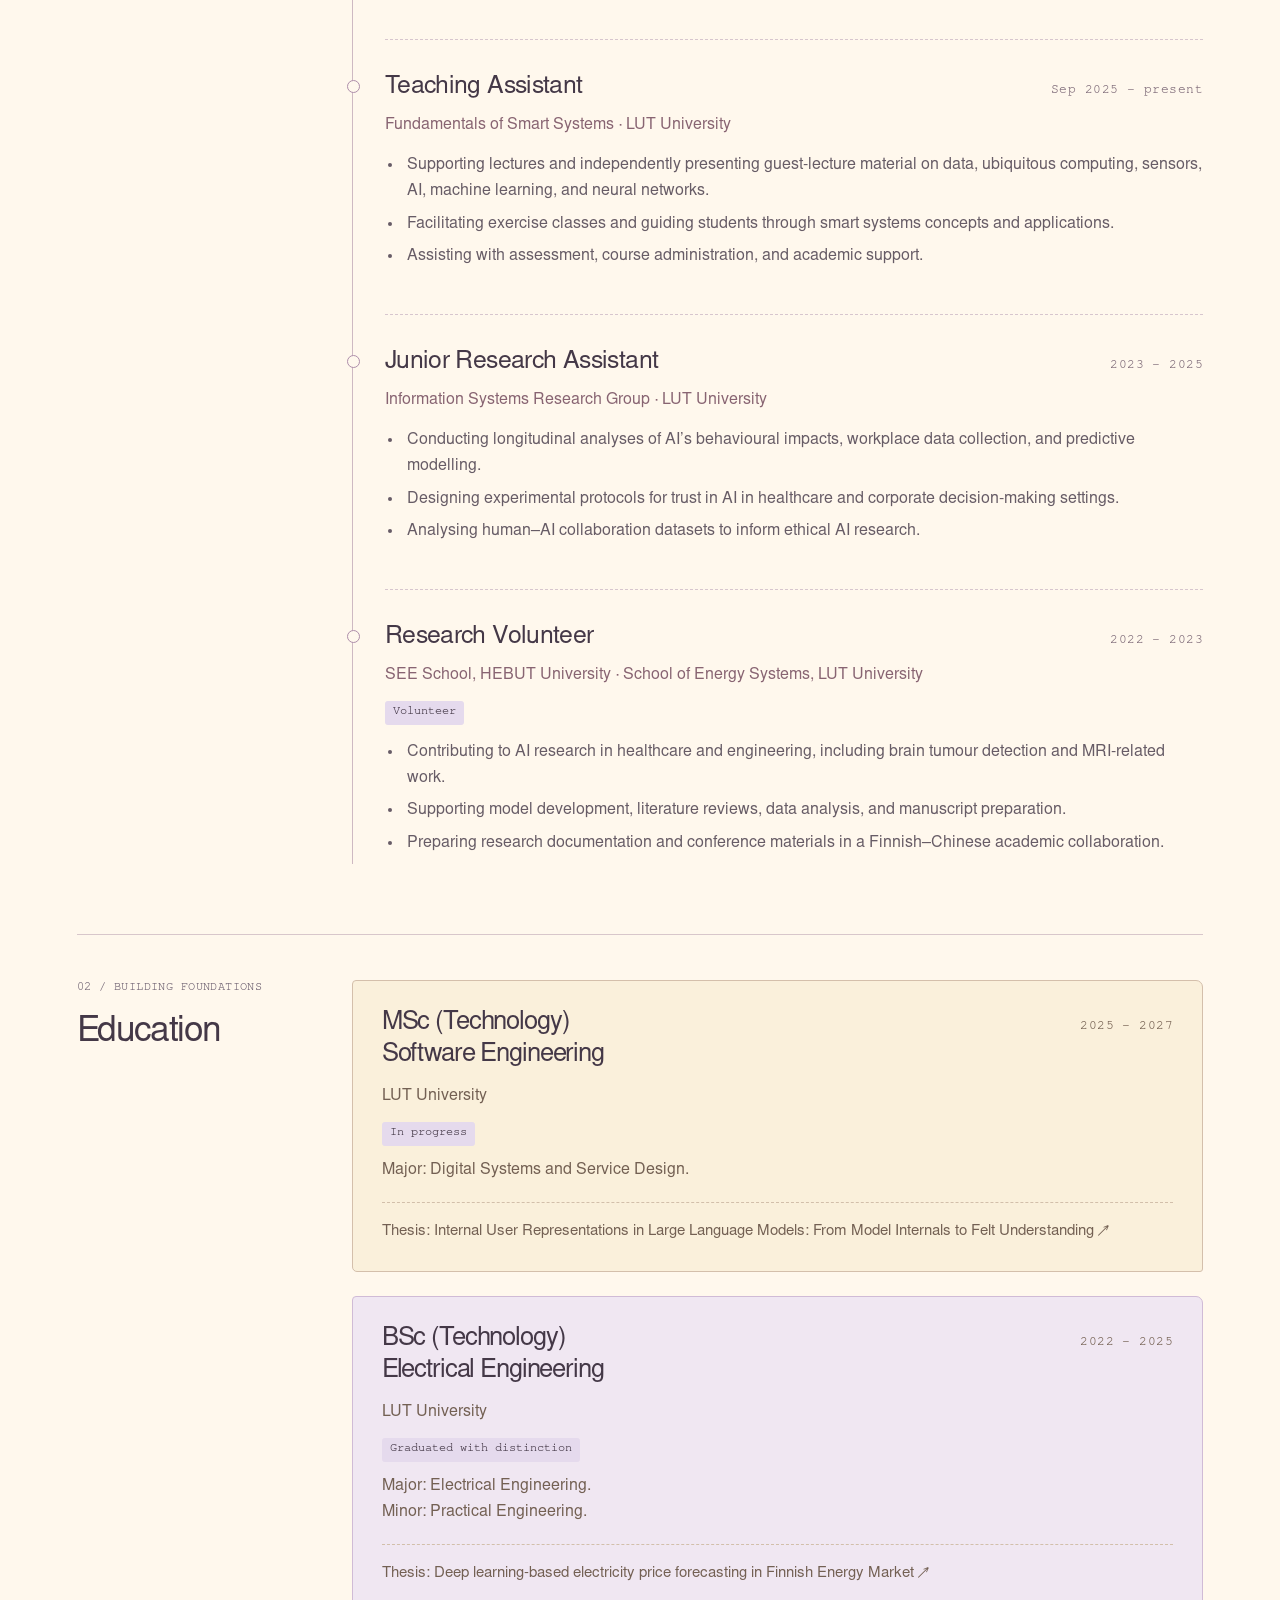
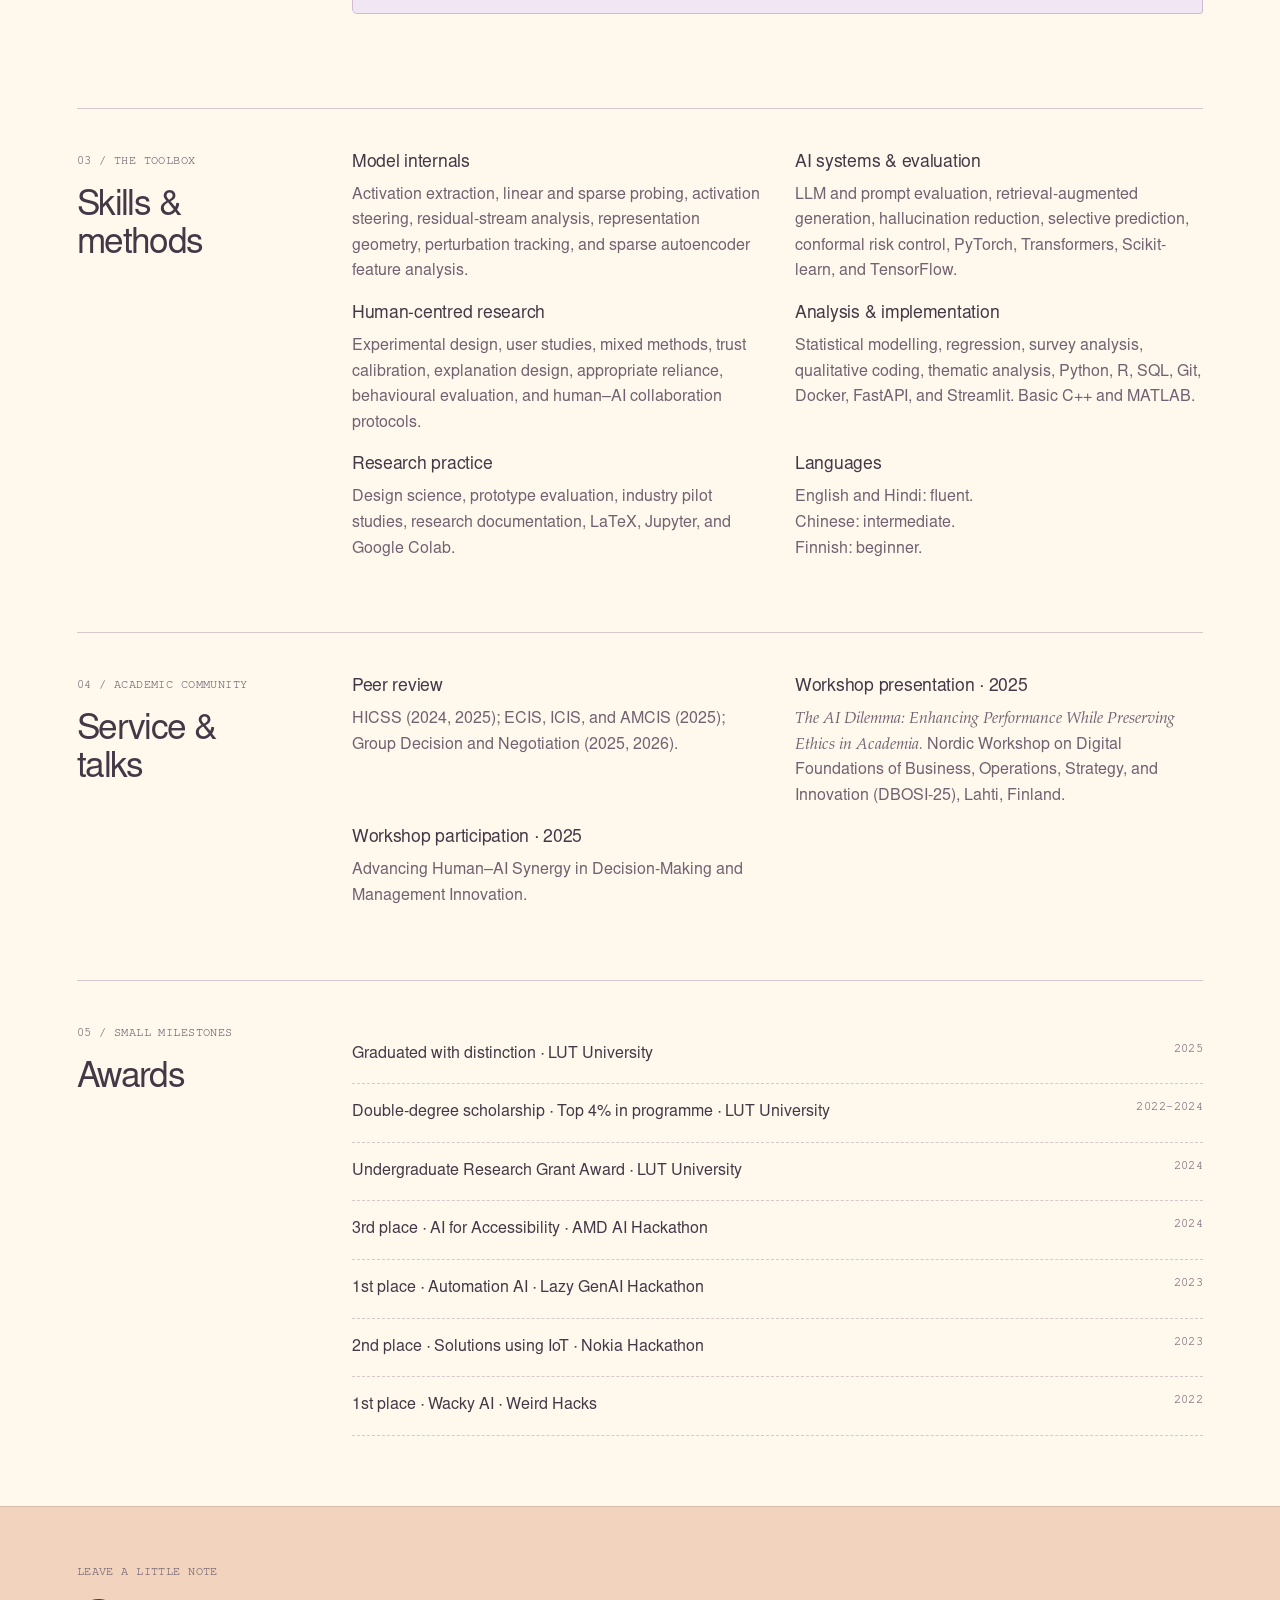
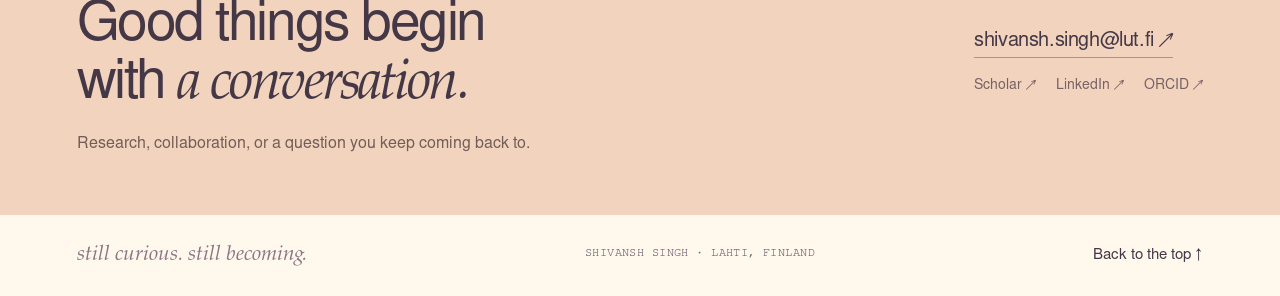
==== commit 5e495b4f: "Update experience.html" ====
--- a/experience.html
+++ b/experience.html
@@ -1,6 +1,6 @@
 <!doctype html>
-<html lang="en"><head><meta charset="UTF-8"><meta name="viewport" content="width=device-width, initial-scale=1"><meta name="theme-color" content="#fff8ed"><meta name="description" content="Shivansh Singh’s research, teaching, Jinesis volunteer work, education, skills, academic service, and awards."><meta property="og:title" content="Experience &amp; education · Shivansh Singh"><meta property="og:description" content="Shivansh Singh’s research, teaching, Jinesis volunteer work, education, skills, academic service, and awards."><meta property="og:type" content="website"><title>Experience &amp; education · Shivansh Singh</title><link rel="icon" href="./assets/favicon.svg" type="image/svg+xml"><link rel="preload" href="./assets/sans.woff" as="font" type="font/woff" crossorigin><link rel="preload" href="./assets/serif-italic.woff" as="font" type="font/woff" crossorigin><link rel="stylesheet" href="./style.css"><script src="./script.js" defer></script></head><body><a class="skip-link" href="#main">Skip to content</a><header class="header"><a class="wordmark" href="./index.html" aria-label="Shivansh Singh, home"><span class="monogram" aria-hidden="true">s.s</span><span>Shivansh Singh</span></a><nav aria-label="Main navigation"><a href="./index.html">Home</a><a href="./index.html#research">Research</a><a href="./experience.html" aria-current="page">Experience</a><a href="./publications.html">Publications</a><a class="nav-contact" href="#contact">Hello <span aria-hidden="true">↗</span></a></nav></header><main class="wrap" id="main"><section class="page-hero" id="top"><span class="eyebrow">THE PATH SO FAR</span><h1>Learning. Making.<br><em>Connecting the dots.</em></h1><p>My work moves between the internals of AI systems and the people using them. Here’s the experience and education behind it.</p><p class="print-contact">Shivansh Singh · shivansh.singh@lut.fi · Lahti, Finland</p><div class="page-subnav"><a href="#work">Experience ↓</a><a href="#education">Education ↓</a><a href="#skills">Skills ↓</a><a href="#service">Service ↓</a><a href="#awards">Awards ↓</a><button type="button" class="text-link" data-print>Print résumé ↗</button></div></section><section class="journey-layout" id="work" aria-labelledby="work-title"><aside class="journey-aside"><span class="eyebrow small-kicker">01 / DOING THE WORK</span><h2 id="work-title">Experience</h2><span class="hand">A few overlapping<br>chapters.</span></aside><div class="experience-list"><article class="experience-item" id="jinesis"><div class="role-top"><h3>Volunteer research contributions</h3><span class="mono">Aug 2026 – present</span></div><div class="organization">Jinesis</div><span class="role-tag">Volunteer</span><p>Working with Rahul Shrestha and Zhijing on language-model evaluation and causal reasoning.</p><ul><li>Contributing to CLadder evaluation, including analysis of how language models answer causal questions.</li><li>Developing a rung-3 adapter for DoVerifier for counterfactual tasks, including deterministic counterfactuals and direct and indirect effects.</li><li>Separating semantic recomputation from benchmark compatibility when interpreting adapter results.</li></ul></article><article class="experience-item" id="ai-hci"><div class="role-top"><h3>Junior Research Assistant</h3><span class="mono">May 2025 – present</span></div><div class="organization">AI and HCI Behavioural Lab · LUT University</div><p>Research at the intersection of mechanistic interpretability, human–computer interaction, and trustworthy AI.</p><ul><li>Building pipelines for persona representations, linear probing, activation steering, residual-stream dynamics, and LLM-based evaluation.</li><li>Designing studies of explanations, uncertainty, trust calibration, reliance, and user decision-making.</li><li>Combining controlled experiments, behavioural logging, statistical modelling, mixed methods, and sensor-supported evaluation.</li></ul></article><article class="experience-item" id="maisa"><div class="role-top"><h3>Project Worker &amp; Lead Researcher</h3><span class="mono">May 2025 – present</span></div><div class="organization">MAISA · Business Finland Co-Innovation · LUT University</div><p>AI-powered software engineering and human–AI collaboration, with a focus on reliable onboarding and organizational knowledge.</p><ul><li>Building an intelligent onboarding assistant with evidence-grounded retrieval, hallucination reduction, and uncertainty-aware responses.</li><li>Developing collaboration protocols for when an assistant should answer, explain, clarify, defer, or escalate to human expertise.</li><li>Running industry pilot studies and analysing interviews, surveys, behavioural data, and prototype-use feedback.</li></ul></article><article class="experience-item" id="teaching"><div class="role-top"><h3>Teaching Assistant</h3><span class="mono">Sep 2025 – present</span></div><div class="organization">Fundamentals of Smart Systems · LUT University</div><ul><li>Supporting lectures and independently presenting guest-lecture material on data, ubiquitous computing, sensors, AI, machine learning, and neural networks.</li><li>Facilitating exercise classes and guiding students through smart systems concepts and applications.</li><li>Assisting with assessment, course administration, and academic support.</li></ul></article><article class="experience-item" id="information-systems"><div class="role-top"><h3>Junior Research Assistant</h3><span class="mono">2023 – 2025</span></div><div class="organization">Information Systems Research Group · LUT University</div><ul><li>Conducting longitudinal analyses of AI’s behavioural impacts, workplace data collection, and predictive modelling.</li><li>Designing experimental protocols for trust in AI in healthcare and corporate decision-making settings.</li><li>Analysing human–AI collaboration datasets to inform ethical AI research.</li></ul></article><article class="experience-item" id="research-volunteer"><div class="role-top"><h3>Research Volunteer</h3><span class="mono">2022 – 2023</span></div><div class="organization">SEE School, HEBUT University · School of Energy Systems, LUT University</div><span class="role-tag">Volunteer</span><ul><li>Contributing to AI research in healthcare and engineering, including brain tumour detection and MRI-related work.</li><li>Supporting model development, literature reviews, data analysis, and manuscript preparation.</li><li>Preparing research documentation and conference materials in a Finnish–Chinese academic collaboration.</li></ul></article></div></section>
+<html lang="en"><head><meta charset="UTF-8"><meta name="viewport" content="width=device-width, initial-scale=1"><meta name="theme-color" content="#fff8ed"><meta name="description" content="Shivansh Singh’s research, teaching, Jinesis volunteer work, education, skills, academic service, and awards."><meta property="og:title" content="Experience &amp; education · Shivansh Singh"><meta property="og:description" content="Shivansh Singh’s research, teaching, Jinesis volunteer work, education, skills, academic service, and awards."><meta property="og:type" content="website"><title>Experience &amp; education · Shivansh Singh</title><link rel="icon" href="./assets/favicon.svg" type="image/svg+xml"><link rel="preload" href="./assets/sans.woff" as="font" type="font/woff" crossorigin><link rel="preload" href="./assets/serif-italic.woff" as="font" type="font/woff" crossorigin><link rel="stylesheet" href="./style.css"><script src="./script.js" defer></script></head><body><a class="skip-link" href="#main">Skip to content</a><header class="header"><a class="wordmark" href="./index.html" aria-label="Shivansh Singh, home"><span class="monogram" aria-hidden="true">s.s</span><span>Shivansh Singh</span></a><nav aria-label="Main navigation"><a href="./index.html">Home</a><a href="./index.html#research">Research</a><a href="./experience.html" aria-current="page">Experience</a><a href="./publications.html">Publications</a><a class="nav-contact" href="#contact">Hello <span aria-hidden="true">↗</span></a></nav></header><main class="wrap" id="main"><section class="page-hero" id="top"><span class="eyebrow">THE PATH SO FAR</span><h1>Learning. Making.<br><em>Connecting the dots.</em></h1><p>My work moves between the internals of AI systems and the people using them. Here’s the experience and education behind it.</p><p class="print-contact">Shivansh Singh · shivansh.singh@lut.fi · Lahti, Finland</p><div class="page-subnav"><a href="#work">Experience ↓</a><a href="#education">Education ↓</a><a href="#skills">Skills ↓</a><a href="#service">Service ↓</a><a href="#awards">Awards ↓</a><button type="button" class="text-link" data-print>Print résumé ↗</button></div></section><section class="journey-layout" id="work" aria-labelledby="work-title"><aside class="journey-aside"><span class="eyebrow small-kicker">01 / DOING THE WORK</span><h2 id="work-title">Experience</h2><span class="hand">A few overlapping<br>chapters.</span></aside><div class="experience-list"><article class="experience-item" id="jinesis"><div class="role-top"><h3>Volunteer research contributions</h3><span class="mono">Aug 2026 – present</span></div><div class="organization">Jinesis</div><span class="role-tag">Volunteer</span><p>Working with Rahul Shrestha and Zhijing on language-model evaluation and causal reasoning.</p><ul><li>Contributing to CLadder evaluation, including analysis of how language models answer causal questions.</li><li>Developing a rung-3 adapter for DoVerifier for counterfactual tasks, including deterministic counterfactuals and direct and indirect effects.</li><li>Separating semantic recomputation from benchmark compatibility when interpreting adapter results.</li></ul></article><article class="experience-item" id="ai-hci"><div class="role-top"><h3>Junior Research Assistant</h3><span class="mono">May 2025 – present</span></div><div class="organization">AI and HCI Behavioural Lab · LUT University</div><p>Research at the intersection of mechanistic interpretability, human–computer interaction, and trustworthy AI.</p><ul><li>Building pipelines for persona representations, linear probing, activation steering, residual-stream dynamics, and LLM-based evaluation.</li><li>Designing studies of explanations, uncertainty, trust calibration, reliance, and user decision-making.</li><li>Combining controlled experiments, behavioural logging, statistical modelling, mixed methods, and sensor-supported evaluation.</li></ul></article><article class="experience-item" id="maisa"><div class="role-top"><h3>Project Worker &amp; Researcher</h3><span class="mono">May 2025 – present</span></div><div class="organization">MAISA · Business Finland Co-Innovation · LUT University</div><p>AI-powered software engineering and human–AI collaboration, with a focus on reliable onboarding and organizational knowledge.</p><ul><li>Building an intelligent onboarding assistant with evidence-grounded retrieval, hallucination reduction, and uncertainty-aware responses.</li><li>Developing collaboration protocols for when an assistant should answer, explain, clarify, defer, or escalate to human expertise.</li><li>Running industry pilot studies and analysing interviews, surveys, behavioural data, and prototype-use feedback.</li></ul></article><article class="experience-item" id="teaching"><div class="role-top"><h3>Teaching Assistant</h3><span class="mono">Sep 2025 – present</span></div><div class="organization">Fundamentals of Smart Systems · LUT University</div><ul><li>Supporting lectures and independently presenting guest-lecture material on data, ubiquitous computing, sensors, AI, machine learning, and neural networks.</li><li>Facilitating exercise classes and guiding students through smart systems concepts and applications.</li><li>Assisting with assessment, course administration, and academic support.</li></ul></article><article class="experience-item" id="information-systems"><div class="role-top"><h3>Junior Research Assistant</h3><span class="mono">2023 – 2025</span></div><div class="organization">Information Systems Research Group · LUT University</div><ul><li>Conducting longitudinal analyses of AI’s behavioural impacts, workplace data collection, and predictive modelling.</li><li>Designing experimental protocols for trust in AI in healthcare and corporate decision-making settings.</li><li>Analysing human–AI collaboration datasets to inform ethical AI research.</li></ul></article><article class="experience-item" id="research-volunteer"><div class="role-top"><h3>Research Volunteer</h3><span class="mono">2022 – 2023</span></div><div class="organization">SEE School, HEBUT University · School of Energy Systems, LUT University</div><span class="role-tag">Volunteer</span><ul><li>Contributing to AI research in healthcare and engineering, including brain tumour detection and MRI-related work.</li><li>Supporting model development, literature reviews, data analysis, and manuscript preparation.</li><li>Preparing research documentation and conference materials in a Finnish–Chinese academic collaboration.</li></ul></article></div></section>
 <section class="journey-layout" id="education" aria-labelledby="education-title"><aside class="journey-aside"><span class="eyebrow small-kicker">02 / BUILDING FOUNDATIONS</span><h2 id="education-title">Education</h2></aside><div><article class="education-card"><div class="role-top"><h3>MSc (Technology)<br>Software Engineering</h3><span class="mono">2025 – 2027</span></div><p>LUT University</p><span class="role-tag">In progress</span><p>Major: Digital Systems and Service Design.</p><p class="course-list">Thesis: <a href="./publications.html#understood">Internal User Representations in Large Language Models: From Model Internals to Felt Understanding ↗</a></p></article><article class="education-card"><div class="role-top"><h3>BSc (Technology)<br>Electrical Engineering</h3><span class="mono">2022 – 2025</span></div><p>LUT University</p><span class="role-tag">Graduated with distinction</span><p>Major: Electrical Engineering.<br>Minor: Practical Engineering.</p><p class="course-list">Thesis: <a href="./publications.html#electricity">Deep learning-based electricity price forecasting in Finnish Energy Market ↗</a></p></article></div></section>
 <section class="journey-layout" id="skills" aria-labelledby="skills-title"><aside class="journey-aside"><span class="eyebrow small-kicker">03 / THE TOOLBOX</span><h2 id="skills-title">Skills & methods</h2></aside><div class="skills-grid"><div><h3>Model internals</h3><p>Activation extraction, linear and sparse probing, activation steering, residual-stream analysis, representation geometry, perturbation tracking, and sparse autoencoder feature analysis.</p></div><div><h3>AI systems & evaluation</h3><p>LLM and prompt evaluation, retrieval-augmented generation, hallucination reduction, selective prediction, conformal risk control, PyTorch, Transformers, Scikit-learn, and TensorFlow.</p></div><div><h3>Human-centred research</h3><p>Experimental design, user studies, mixed methods, trust calibration, explanation design, appropriate reliance, behavioural evaluation, and human–AI collaboration protocols.</p></div><div><h3>Analysis & implementation</h3><p>Statistical modelling, regression, survey analysis, qualitative coding, thematic analysis, Python, R, SQL, Git, Docker, FastAPI, and Streamlit. Basic C++ and MATLAB.</p></div><div><h3>Research practice</h3><p>Design science, prototype evaluation, industry pilot studies, research documentation, LaTeX, Jupyter, and Google Colab.</p></div><div><h3>Languages</h3><p>English and Hindi: fluent.<br>Chinese: intermediate.<br>Finnish: beginner.</p></div></div></section>
 <section class="journey-layout" id="service" aria-labelledby="service-title"><aside class="journey-aside"><span class="eyebrow small-kicker">04 / ACADEMIC COMMUNITY</span><h2 id="service-title">Service & talks</h2></aside><div class="skills-grid"><div><h3>Peer review</h3><p>HICSS (2024, 2025); ECIS, ICIS, and AMCIS (2025); Group Decision and Negotiation (2025, 2026).</p></div><div><h3>Workshop presentation · 2025</h3><p><em>The AI Dilemma: Enhancing Performance While Preserving Ethics in Academia.</em> Nordic Workshop on Digital Foundations of Business, Operations, Strategy, and Innovation (DBOSI-25), Lahti, Finland.</p></div><div><h3>Workshop participation · 2025</h3><p>Advancing Human–AI Synergy in Decision-Making and Management Innovation.</p></div></div></section>
-<section class="journey-layout" id="awards" aria-labelledby="awards-title"><aside class="journey-aside"><span class="eyebrow small-kicker">05 / SMALL MILESTONES</span><h2 id="awards-title">Awards</h2></aside><ul class="award-list"><li><span>Graduated with distinction · LUT University</span><span class="mono">2025</span></li><li><span>Double-degree scholarship · Top 4% in programme · LUT University</span><span class="mono">2022–2024</span></li><li><span>Undergraduate Research Grant Award · LUT University</span><span class="mono">2024</span></li><li><span>3rd place · AI for Accessibility · AMD AI Hackathon</span><span class="mono">2024</span></li><li><span>1st place · Automation AI · Lazy GenAI Hackathon</span><span class="mono">2023</span></li><li><span>2nd place · Solutions using IoT · Nokia Hackathon</span><span class="mono">2023</span></li><li><span>1st place · Wacky AI · Weird Hacks</span><span class="mono">2022</span></li></ul></section></main><section class="contact" id="contact" aria-labelledby="contact-title"><div class="wrap contact-layout"><div><span class="eyebrow small-kicker">LEAVE A LITTLE NOTE</span><h2 id="contact-title">Good things begin<br>with <em>a conversation.</em></h2><p>Research, collaboration, or a question you keep coming back to.</p></div><div class="contact-links"><a class="email" href="mailto:shivansh.singh@lut.fi">shivansh.singh@lut.fi ↗</a><div class="socials"><a href="https://scholar.google.com/citations?user=xhvuuJwAAAAJ" target="_blank" rel="noopener noreferrer">Scholar ↗</a><a href="https://www.linkedin.com/in/shivanshsingh17/" target="_blank" rel="noopener noreferrer">LinkedIn ↗</a><a href="https://orcid.org/0009-0004-0661-0608" target="_blank" rel="noopener noreferrer">ORCID ↗</a></div></div></div></section><footer class="wrap footer"><span class="hand">still curious. still becoming.</span><span class="mono">SHIVANSH SINGH · LAHTI, FINLAND</span><a href="#top">Back to the top ↑</a></footer></body></html>+<section class="journey-layout" id="awards" aria-labelledby="awards-title"><aside class="journey-aside"><span class="eyebrow small-kicker">05 / SMALL MILESTONES</span><h2 id="awards-title">Awards</h2></aside><ul class="award-list"><li><span>Graduated with distinction · LUT University</span><span class="mono">2025</span></li><li><span>Double-degree scholarship · Top 4% in programme · LUT University</span><span class="mono">2022–2024</span></li><li><span>Undergraduate Research Grant Award · LUT University</span><span class="mono">2024</span></li><li><span>3rd place · AI for Accessibility · AMD AI Hackathon</span><span class="mono">2024</span></li><li><span>1st place · Automation AI · Lazy GenAI Hackathon</span><span class="mono">2023</span></li><li><span>2nd place · Solutions using IoT · Nokia Hackathon</span><span class="mono">2023</span></li><li><span>1st place · Wacky AI · Weird Hacks</span><span class="mono">2022</span></li></ul></section></main><section class="contact" id="contact" aria-labelledby="contact-title"><div class="wrap contact-layout"><div><span class="eyebrow small-kicker">LEAVE A LITTLE NOTE</span><h2 id="contact-title">Good things begin<br>with <em>a conversation.</em></h2><p>Research, collaboration, or a question you keep coming back to.</p></div><div class="contact-links"><a class="email" href="mailto:shivansh.singh@lut.fi">shivansh.singh@lut.fi ↗</a><div class="socials"><a href="https://scholar.google.com/citations?user=xhvuuJwAAAAJ" target="_blank" rel="noopener noreferrer">Scholar ↗</a><a href="https://www.linkedin.com/in/shivanshsingh17/" target="_blank" rel="noopener noreferrer">LinkedIn ↗</a><a href="https://orcid.org/0009-0004-0661-0608" target="_blank" rel="noopener noreferrer">ORCID ↗</a></div></div></div></section><footer class="wrap footer"><span class="hand">still curious. still becoming.</span><span class="mono">SHIVANSH SINGH · LAHTI, FINLAND</span><a href="#top">Back to the top ↑</a></footer></body></html>
